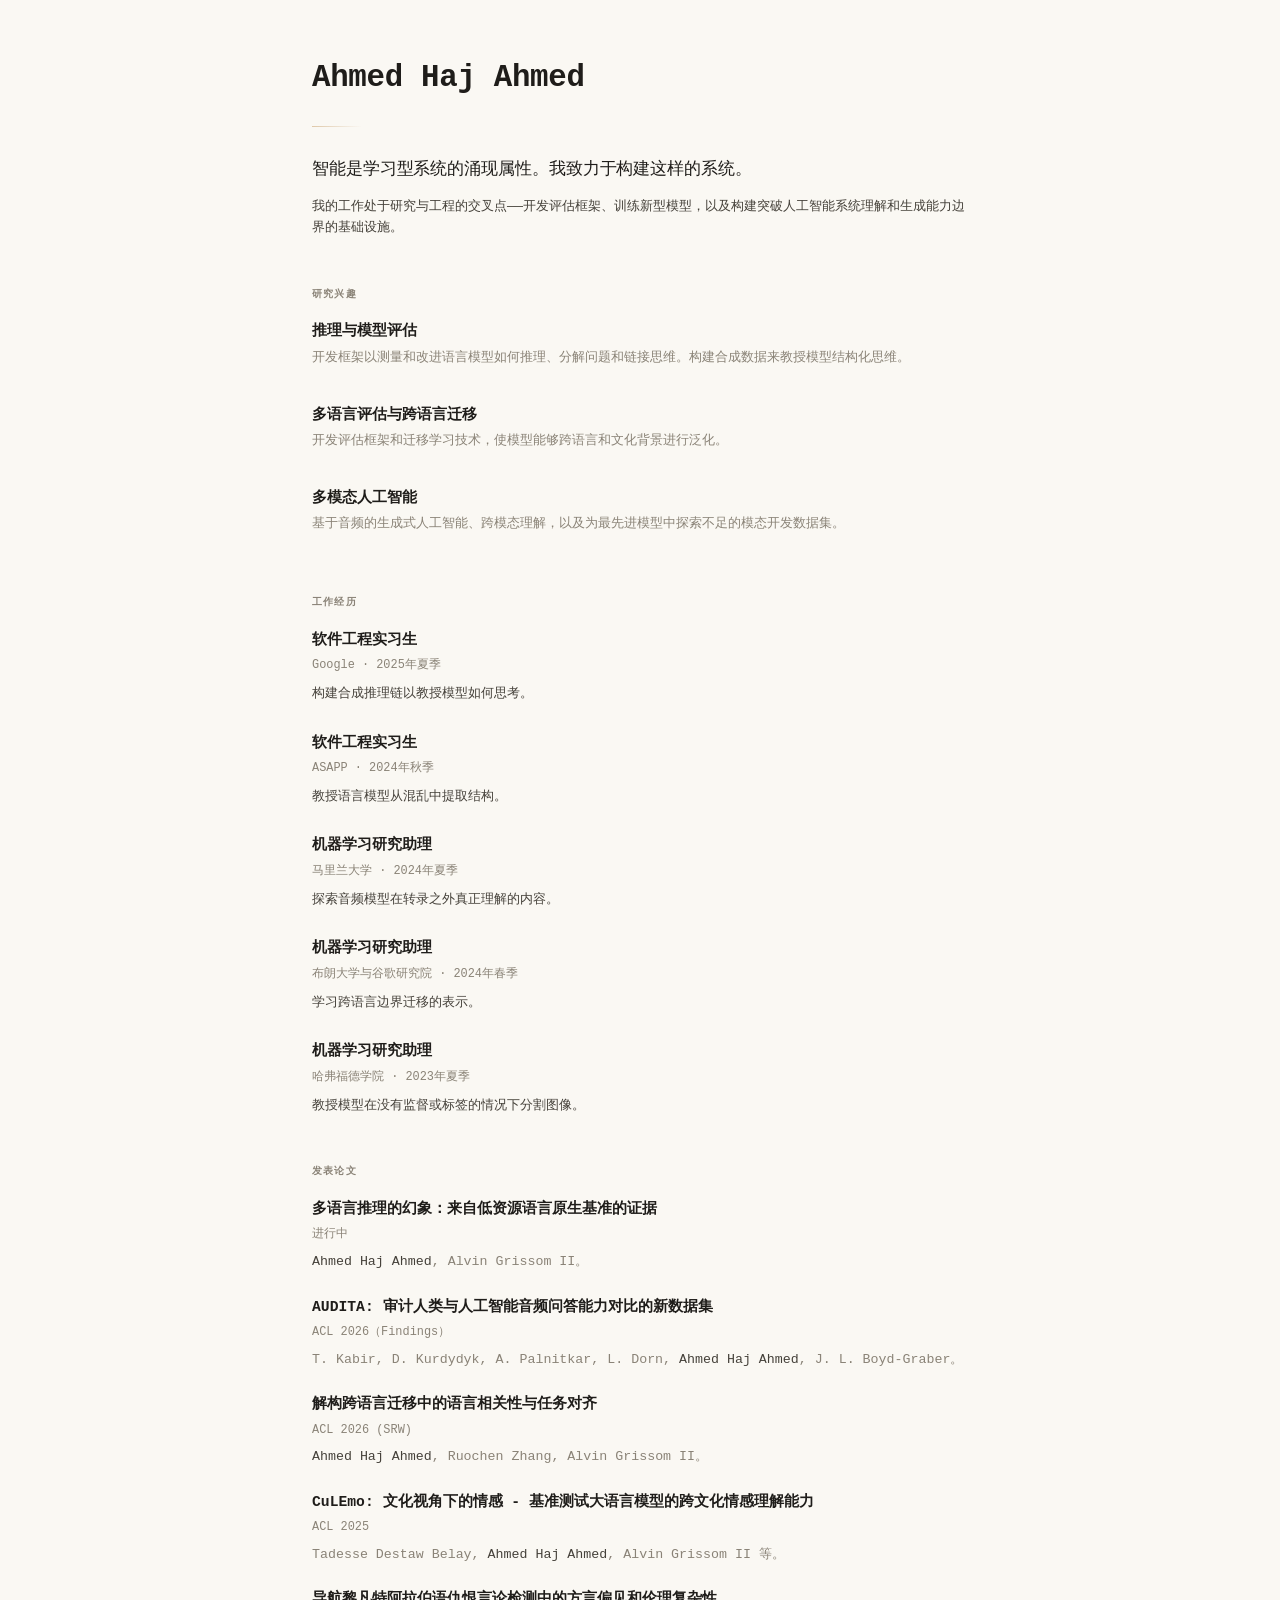
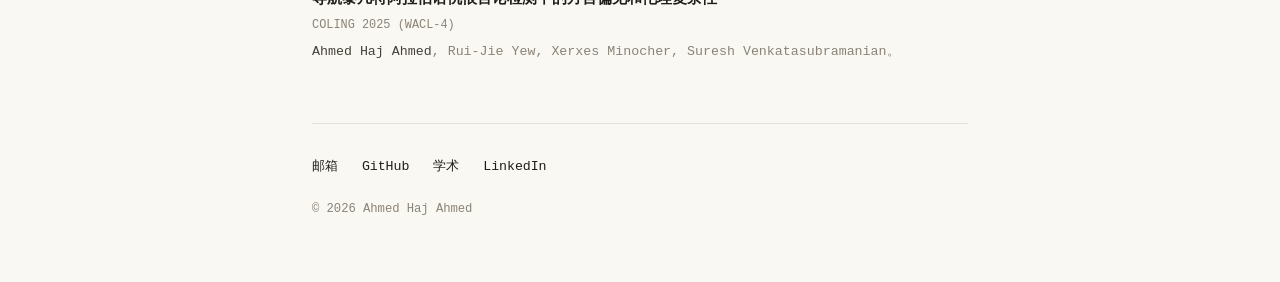
==== zh/index.html @ 89c1e9a1 "Update Google Scholar link" ====
<!DOCTYPE html>
<html lang="zh">
<head>
    <meta charset="UTF-8">
    <meta name="viewport" content="width=device-width, initial-scale=1.0">
    <meta name="description" content="Ahmed Haj Ahmed - 人工智能研究与工程">
    <meta name="author" content="Ahmed Haj Ahmed">
    <title>Ahmed Haj Ahmed</title>
    <link rel="stylesheet" href="../styles.css">
</head>
<body>
    <div class="container">
        <header>
            <h1>Ahmed Haj Ahmed</h1>
        </header>

        <main>
            <section class="section intro">
                <p class="large-text">
                    智能是学习型系统的涌现属性。我致力于构建这样的系统。
                </p>
                <p>
                    我的工作处于研究与工程的交叉点——开发评估框架、训练新型模型，以及构建突破人工智能系统理解和生成能力边界的基础设施。
                </p>
            </section>

            <section class="section">
                <h2>研究兴趣</h2>
                <div class="research-areas">
                    <div class="research-item">
                        <h3>推理与模型评估</h3>
                        <p>开发框架以测量和改进语言模型如何推理、分解问题和链接思维。构建合成数据来教授模型结构化思维。</p>
                    </div>

                    <div class="research-item">
                        <h3>多语言评估与跨语言迁移</h3>
                        <p>开发评估框架和迁移学习技术，使模型能够跨语言和文化背景进行泛化。</p>
                    </div>

                    <div class="research-item">
                        <h3>多模态人工智能</h3>
                        <p>基于音频的生成式人工智能、跨模态理解，以及为最先进模型中探索不足的模态开发数据集。</p>
                    </div>
                </div>
            </section>

            <section class="section">
                <h2>工作经历</h2>

                <div class="experience-item">
                    <h3>软件工程实习生</h3>
                    <p class="meta">Google · 2025年夏季</p>
                    <p>
                        构建合成推理链以教授模型如何思考。
                    </p>
                </div>

                <div class="experience-item">
                    <h3>软件工程实习生</h3>
                    <p class="meta">ASAPP · 2024年秋季</p>
                    <p>
                        教授语言模型从混乱中提取结构。
                    </p>
                </div>

                <div class="experience-item">
                    <h3>机器学习研究助理</h3>
                    <p class="meta">马里兰大学 · 2024年夏季</p>
                    <p>
                        探索音频模型在转录之外真正理解的内容。
                    </p>
                </div>

                <div class="experience-item">
                    <h3>机器学习研究助理</h3>
                    <p class="meta">布朗大学与谷歌研究院 · 2024年春季</p>
                    <p>
                        学习跨语言边界迁移的表示。
                    </p>
                </div>

                <div class="experience-item">
                    <h3>机器学习研究助理</h3>
                    <p class="meta">哈弗福德学院 · 2023年夏季</p>
                    <p>
                        教授模型在没有监督或标签的情况下分割图像。
                    </p>
                </div>
            </section>

            <section class="section">
                <h2>发表论文</h2>

                <div class="project-item">
                    <h3>多语言推理的幻象：来自低资源语言原生基准的证据</h3>
                    <p class="meta">进行中</p>
                    <p><strong>Ahmed Haj Ahmed</strong>, Alvin Grissom II。</p>
                </div>

                <div class="project-item">
                    <h3>AUDITA: 审计人类与人工智能音频问答能力对比的新数据集</h3>
                    <p class="meta">ACL 2026（Findings）</p>
                    <p>T. Kabir, D. Kurdydyk, A. Palnitkar, L. Dorn, <strong>Ahmed Haj Ahmed</strong>, J. L. Boyd-Graber。</p>
                </div>

                <div class="project-item">
                    <h3>解构跨语言迁移中的语言相关性与任务对齐</h3>
                    <p class="meta">ACL 2026 (SRW)</p>
                    <p><strong>Ahmed Haj Ahmed</strong>, Ruochen Zhang, Alvin Grissom II。</p>
                </div>

                <div class="project-item">
                    <h3>CuLEmo: 文化视角下的情感 - 基准测试大语言模型的跨文化情感理解能力</h3>
                    <p class="meta">ACL 2025</p>
                    <p>Tadesse Destaw Belay, <strong>Ahmed Haj Ahmed</strong>, Alvin Grissom II 等。</p>
                </div>

                <div class="project-item">
                    <h3>导航黎凡特阿拉伯语仇恨言论检测中的方言偏见和伦理复杂性</h3>
                    <p class="meta">COLING 2025 (WACL-4)</p>
                    <p><strong>Ahmed Haj Ahmed</strong>, Rui-Jie Yew, Xerxes Minocher, Suresh Venkatasubramanian。</p>
                </div>
            </section>
        </main>

        <footer>
            <div class="contact-links">
                <a href="mailto:ahmedhajahmed2001@gmail.com">邮箱</a>
                <a href="https://github.com/AhmedHajAhmed" target="_blank" rel="noopener noreferrer">GitHub</a>
                <a href="https://scholar.google.com/citations?user=mUwkIrEAAAAJ&hl=en&authuser=1" target="_blank" rel="noopener noreferrer">学术</a>
                <a href="https://www.linkedin.com/in/ahmedhajahmed/" target="_blank" rel="noopener noreferrer">LinkedIn</a>
            </div>
            <p class="copyright">&copy; 2026 Ahmed Haj Ahmed</p>
        </footer>
    </div>
</body>
</html>
---- styles.css ----
/* Reset and Base Styles */
* {
    margin: 0;
    padding: 0;
    box-sizing: border-box;
}

/* Typography and Colors */
:root {
    --color-text: #1f1d1a;
    --color-text-light: #45413a;
    --color-bg: #faf8f3;
    --color-meta: #8a8377;
    --color-link: #1f1d1a;
    --color-link-hover: #b6803a;
    --color-accent: #b6803a;
    --color-border: #e6e1d6;
    --max-width: 720px;
}

html {
    font-size: 14px;
    -webkit-font-smoothing: antialiased;
    -moz-osx-font-smoothing: grayscale;
}

body {
    font-family: "SF Mono", "SFMono-Regular", ui-monospace, Menlo, Consolas, "Liberation Mono", monospace;
    line-height: 1.6;
    color: var(--color-text);
    background-color: var(--color-bg);
    font-weight: 400;
    letter-spacing: 0;
}

/* Container */
.container {
    max-width: var(--max-width);
    margin: 0 auto;
    padding: 60px 32px 50px;
}

/* Header */
header {
    margin-bottom: 60px;
    position: relative;
}

header::after {
    content: '';
    position: absolute;
    bottom: -30px;
    left: 0;
    width: 50px;
    height: 1px;
    background: linear-gradient(to right, var(--color-accent), transparent);
    opacity: 0.4;
}

h1 {
    font-size: 2.2rem;
    font-weight: 600;
    line-height: 1.2;
    margin-bottom: 0;
    letter-spacing: -0.01em;
    color: var(--color-text);
}

/* Typography */
h2 {
    font-size: 0.7rem;
    font-weight: 600;
    line-height: 1.3;
    margin-bottom: 20px;
    letter-spacing: 0.12em;
    text-transform: uppercase;
    color: var(--color-meta);
}

h3 {
    font-size: 1.05rem;
    font-weight: 600;
    line-height: 1.4;
    margin-bottom: 6px;
    letter-spacing: 0;
    color: var(--color-text);
}

p {
    font-size: 0.95rem;
    line-height: 1.6;
    margin-bottom: 12px;
    color: var(--color-text-light);
}

.large-text {
    font-size: 1.2rem;
    line-height: 1.5;
    font-weight: 500;
    letter-spacing: -0.005em;
    margin-bottom: 16px;
    color: var(--color-text);
}

.meta {
    font-size: 0.85rem;
    color: var(--color-meta);
    margin-bottom: 8px;
    letter-spacing: 0;
    font-weight: 400;
}

/* Sections */
.section {
    margin-bottom: 50px;
}

.section.intro {
    margin-bottom: 50px;
}

.section.intro .large-text {
    margin-bottom: 14px;
}

/* Research Areas */
.research-areas {
    display: grid;
    gap: 24px;
}

.research-item {
    padding: 0;
}

.research-item h3 {
    margin-bottom: 6px;
}

.research-item p {
    color: var(--color-meta);
    line-height: 1.55;
}

/* Experience Items */
.experience-item {
    margin-bottom: 28px;
}

.experience-item:last-child {
    margin-bottom: 0;
}

/* Project Items */
.project-item {
    margin-bottom: 24px;
}

.project-item:last-child {
    margin-bottom: 0;
}

.project-item h3 {
    margin-bottom: 6px;
}

.project-item p {
    color: var(--color-meta);
    line-height: 1.55;
}

.project-item p strong {
    font-weight: 500;
    color: var(--color-text-light);
}

/* Links */
a {
    color: var(--color-link);
    text-decoration: none;
    transition: all 0.2s ease;
    position: relative;
}

a:hover {
    color: var(--color-link-hover);
}

/* Main content links */
.section a:not(.contact-links a) {
    text-decoration: underline;
    text-decoration-color: rgba(0, 0, 0, 0.2);
    text-underline-offset: 3px;
}

.section a:not(.contact-links a):hover {
    text-decoration-color: rgba(0, 0, 0, 0.5);
}

/* Footer */
footer {
    margin-top: 60px;
    padding-top: 32px;
    border-top: 1px solid var(--color-border);
}

.contact-links {
    display: flex;
    flex-wrap: wrap;
    gap: 24px;
    margin-bottom: 20px;
}

.contact-links a {
    font-size: 0.95rem;
    font-weight: 500;
    letter-spacing: -0.005em;
    padding-bottom: 2px;
    border-bottom: 1px solid transparent;
    transition: border-color 0.2s ease;
}

.contact-links a:hover {
    border-bottom-color: var(--color-link-hover);
}

.copyright {
    font-size: 0.875rem;
    color: var(--color-meta);
    letter-spacing: -0.005em;
}

/* Responsive Design */
@media (max-width: 768px) {
    html {
        font-size: 13px;
    }

    .container {
        padding: 50px 24px 40px;
    }

    header {
        margin-bottom: 50px;
    }

    header::after {
        bottom: -25px;
        width: 50px;
    }

    h1 {
        font-size: 1.8rem;
    }

    h2 {
        font-size: 0.7rem;
        margin-bottom: 20px;
    }

    .large-text {
        font-size: 1.1rem;
    }

    .section {
        margin-bottom: 50px;
    }

    .research-areas {
        gap: 20px;
    }

    .experience-item {
        margin-bottom: 24px;
    }

    .project-item {
        margin-bottom: 20px;
    }

    footer {
        margin-top: 50px;
        padding-top: 28px;
    }

    .contact-links {
        gap: 20px;
    }
}

@media (max-width: 480px) {
    .container {
        padding: 40px 20px 32px;
    }

    header {
        margin-bottom: 40px;
    }

    h1 {
        font-size: 1.6rem;
    }

    .large-text {
        font-size: 1rem;
    }

    .section {
        margin-bottom: 40px;
    }

    .contact-links {
        flex-direction: column;
        gap: 16px;
    }
}

/* Selection */
::selection {
    background-color: rgba(182, 128, 58, 0.18);
    color: var(--color-text);
}

/* Print Styles */
@media print {
    .container {
        max-width: 100%;
        padding: 0;
    }

    header::after {
        display: none;
    }

    a {
        text-decoration: underline;
        color: var(--color-text);
    }

    .contact-links a::after {
        content: " (" attr(href) ")";
        font-size: 0.75rem;
    }

    .section {
        page-break-inside: avoid;
    }
}
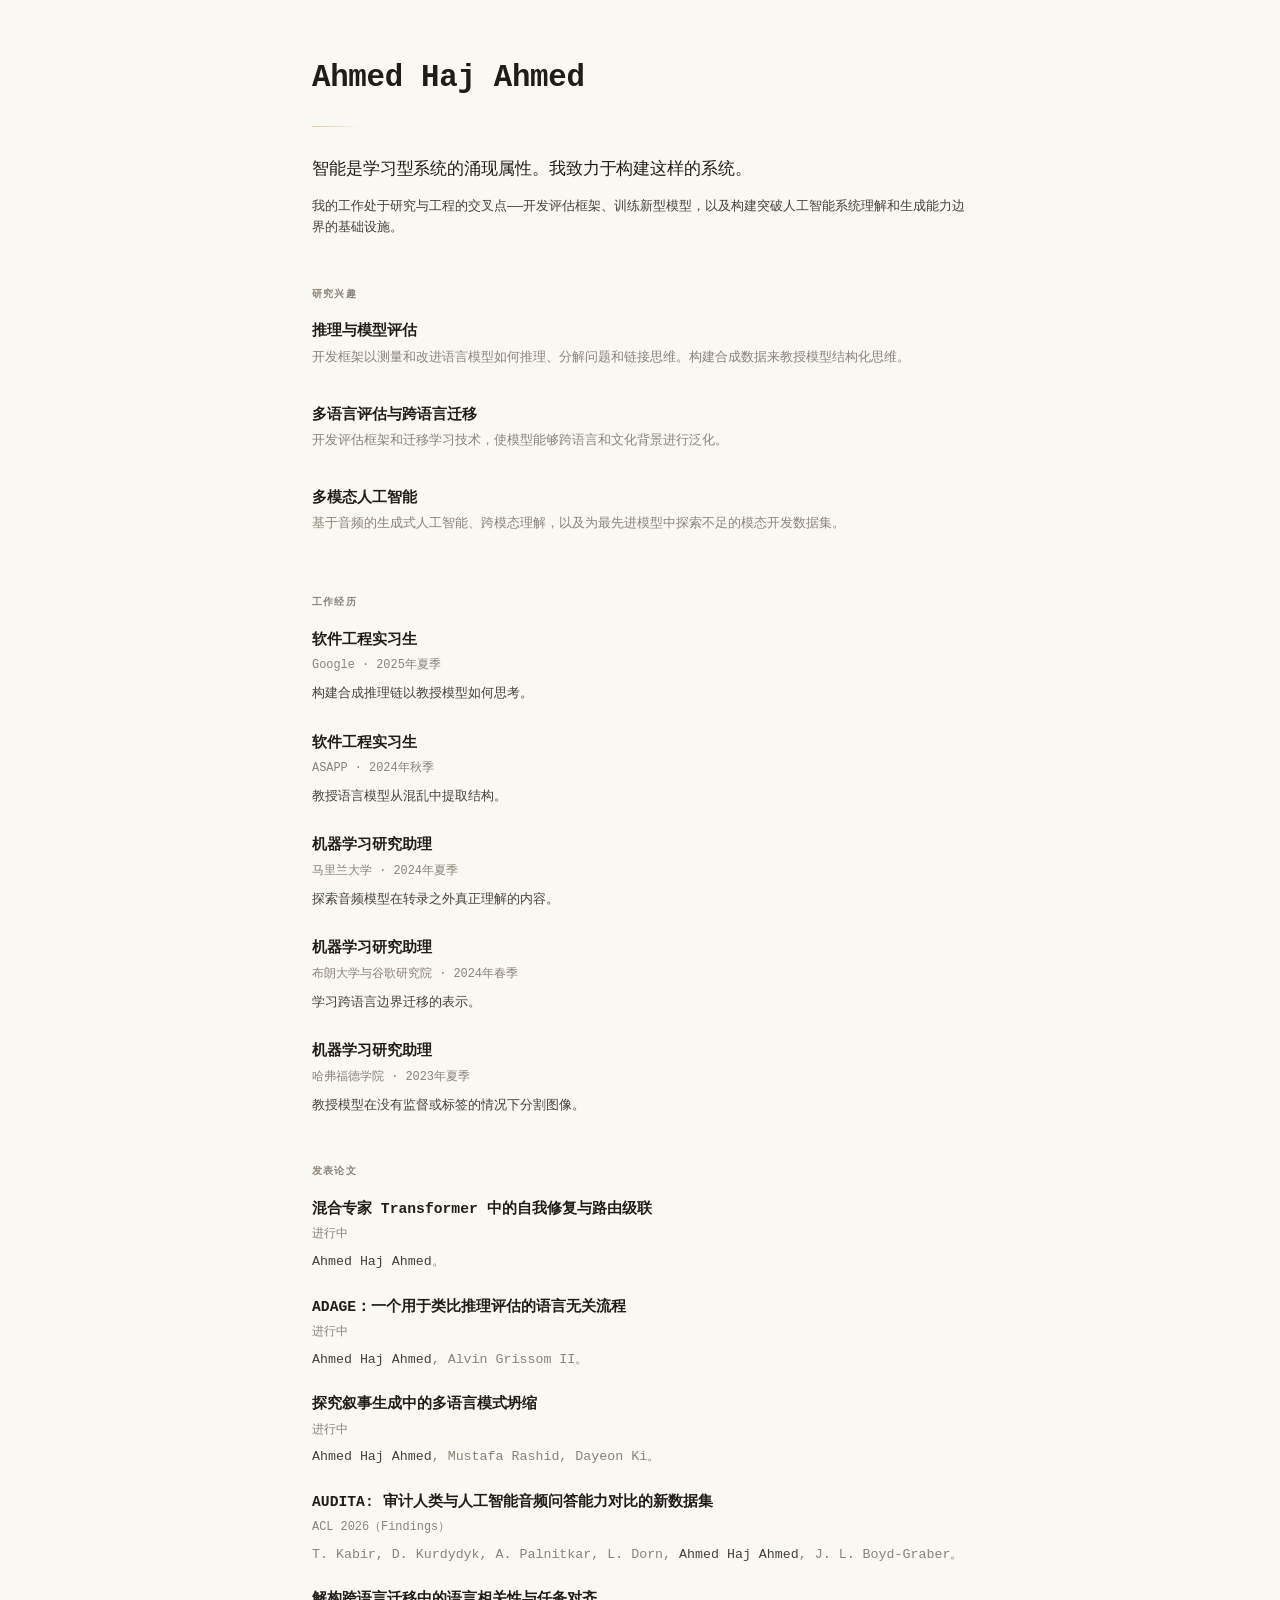
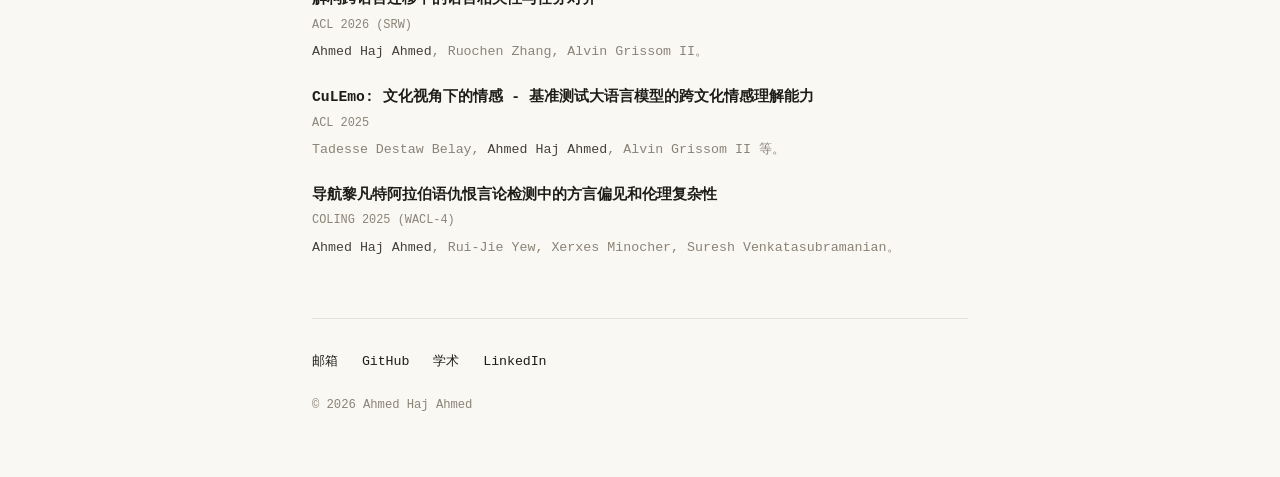
==== commit 6cd3d612: "Update publications" ====
--- a/zh/index.html
+++ b/zh/index.html
@@ -92,9 +92,21 @@
                 <h2>发表论文</h2>
 
                 <div class="project-item">
-                    <h3>多语言推理的幻象：来自低资源语言原生基准的证据</h3>
+                    <h3>混合专家 Transformer 中的自我修复与路由级联</h3>
+                    <p class="meta">进行中</p>
+                    <p><strong>Ahmed Haj Ahmed</strong>。</p>
+                </div>
+
+                <div class="project-item">
+                    <h3>ADAGE：一个用于类比推理评估的语言无关流程</h3>
                     <p class="meta">进行中</p>
                     <p><strong>Ahmed Haj Ahmed</strong>, Alvin Grissom II。</p>
+                </div>
+
+                <div class="project-item">
+                    <h3>探究叙事生成中的多语言模式坍缩</h3>
+                    <p class="meta">进行中</p>
+                    <p><strong>Ahmed Haj Ahmed</strong>, Mustafa Rashid, Dayeon Ki。</p>
                 </div>
 
                 <div class="project-item">
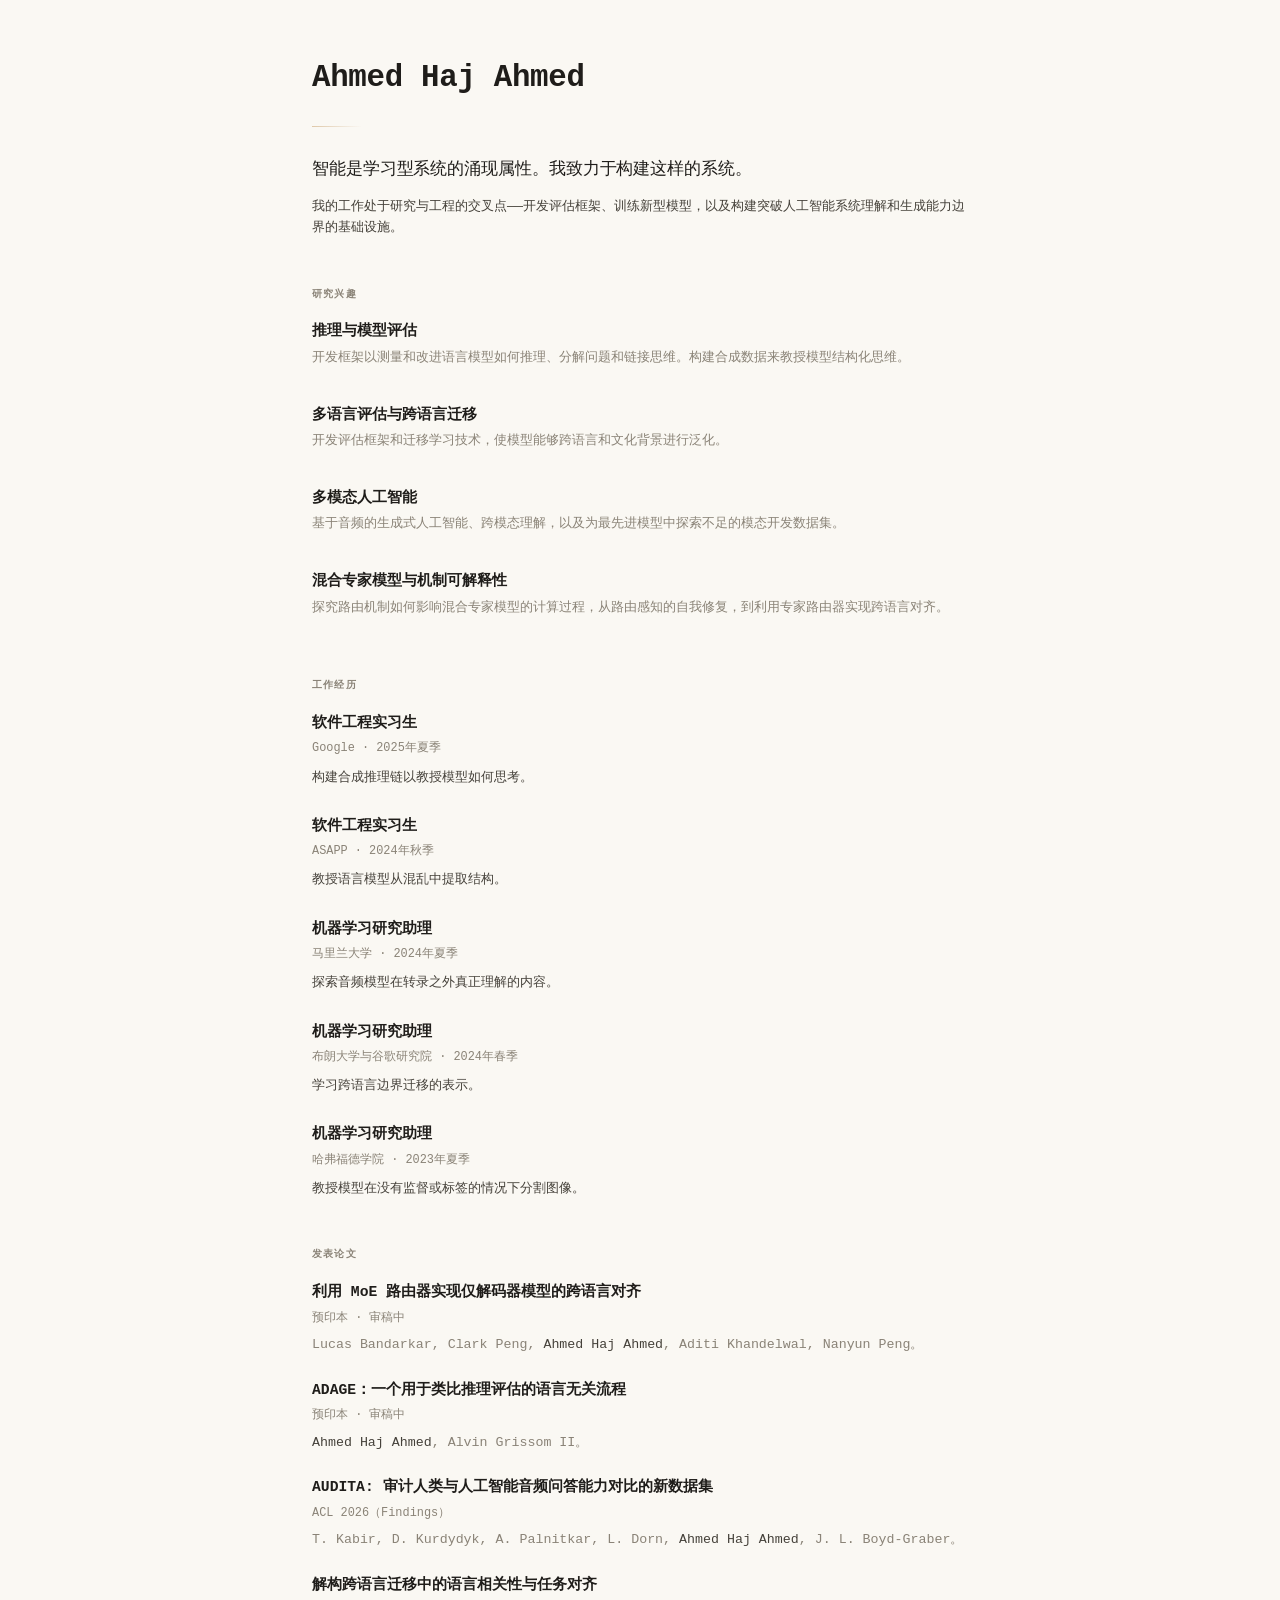
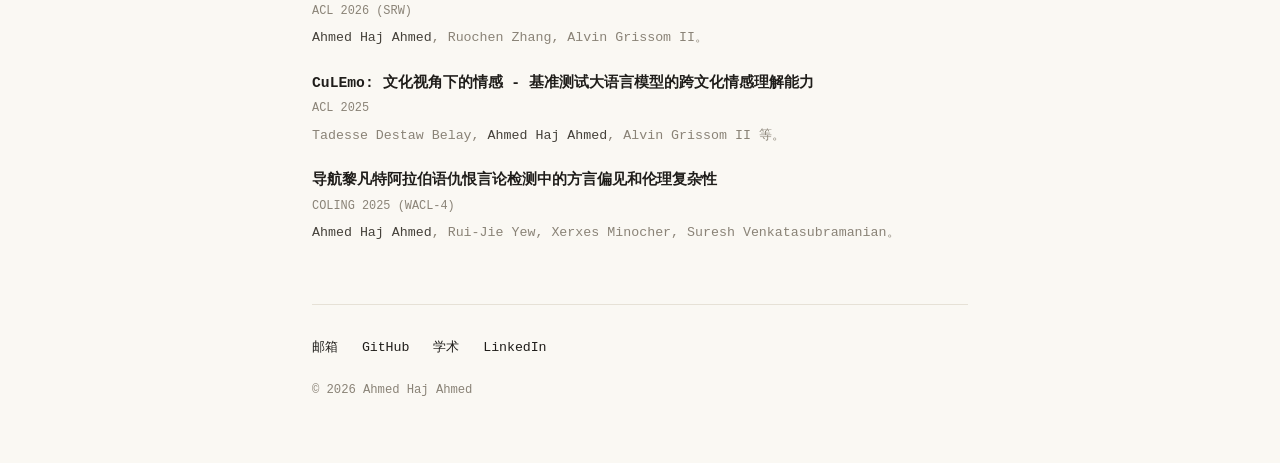
==== commit 9b52b2fe: "Add MoE routers preprint, point the Scholar link at the date-sorted publication list." ====
--- a/zh/index.html
+++ b/zh/index.html
@@ -40,6 +40,11 @@
                     <div class="research-item">
                         <h3>多模态人工智能</h3>
                         <p>基于音频的生成式人工智能、跨模态理解，以及为最先进模型中探索不足的模态开发数据集。</p>
+                    </div>
+
+                    <div class="research-item">
+                        <h3>混合专家模型与机制可解释性</h3>
+                        <p>探究路由机制如何影响混合专家模型的计算过程，从路由感知的自我修复，到利用专家路由器实现跨语言对齐。</p>
                     </div>
                 </div>
             </section>
@@ -92,21 +97,15 @@
                 <h2>发表论文</h2>
 
                 <div class="project-item">
-                    <h3>混合专家 Transformer 中的自我修复与路由级联</h3>
-                    <p class="meta">进行中</p>
-                    <p><strong>Ahmed Haj Ahmed</strong>。</p>
+                    <h3>利用 MoE 路由器实现仅解码器模型的跨语言对齐</h3>
+                    <p class="meta">预印本 · 审稿中</p>
+                    <p>Lucas Bandarkar, Clark Peng, <strong>Ahmed Haj Ahmed</strong>, Aditi Khandelwal, Nanyun Peng。</p>
                 </div>
 
                 <div class="project-item">
                     <h3>ADAGE：一个用于类比推理评估的语言无关流程</h3>
-                    <p class="meta">进行中</p>
+                    <p class="meta">预印本 · 审稿中</p>
                     <p><strong>Ahmed Haj Ahmed</strong>, Alvin Grissom II。</p>
-                </div>
-
-                <div class="project-item">
-                    <h3>探究叙事生成中的多语言模式坍缩</h3>
-                    <p class="meta">进行中</p>
-                    <p><strong>Ahmed Haj Ahmed</strong>, Mustafa Rashid, Dayeon Ki。</p>
                 </div>
 
                 <div class="project-item">
@@ -139,7 +138,7 @@
             <div class="contact-links">
                 <a href="mailto:ahmedhajahmed2001@gmail.com">邮箱</a>
                 <a href="https://github.com/AhmedHajAhmed" target="_blank" rel="noopener noreferrer">GitHub</a>
-                <a href="https://scholar.google.com/citations?user=mUwkIrEAAAAJ&hl=en&authuser=1" target="_blank" rel="noopener noreferrer">学术</a>
+                <a href="https://scholar.google.com/citations?hl=en&user=mUwkIrEAAAAJ&view_op=list_works&authuser=1&sortby=pubdate" target="_blank" rel="noopener noreferrer">学术</a>
                 <a href="https://www.linkedin.com/in/ahmedhajahmed/" target="_blank" rel="noopener noreferrer">LinkedIn</a>
             </div>
             <p class="copyright">&copy; 2026 Ahmed Haj Ahmed</p>
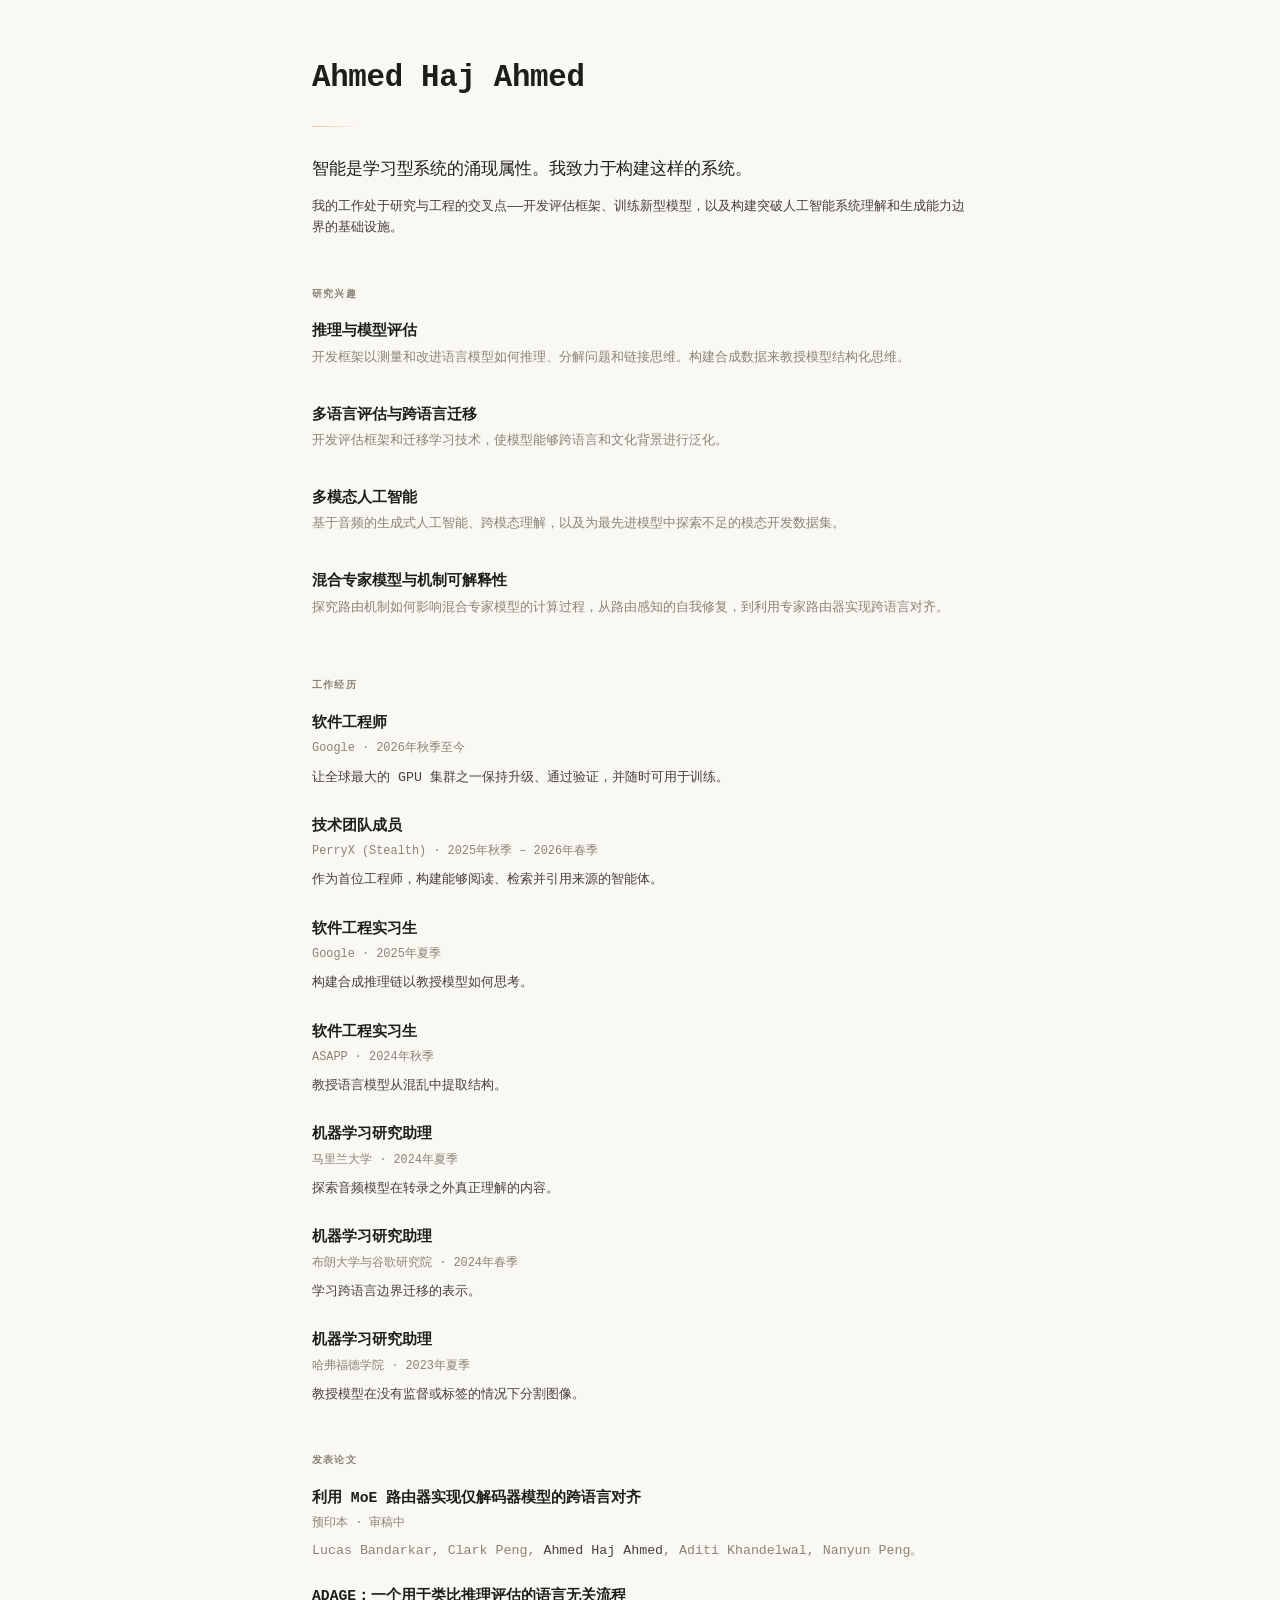
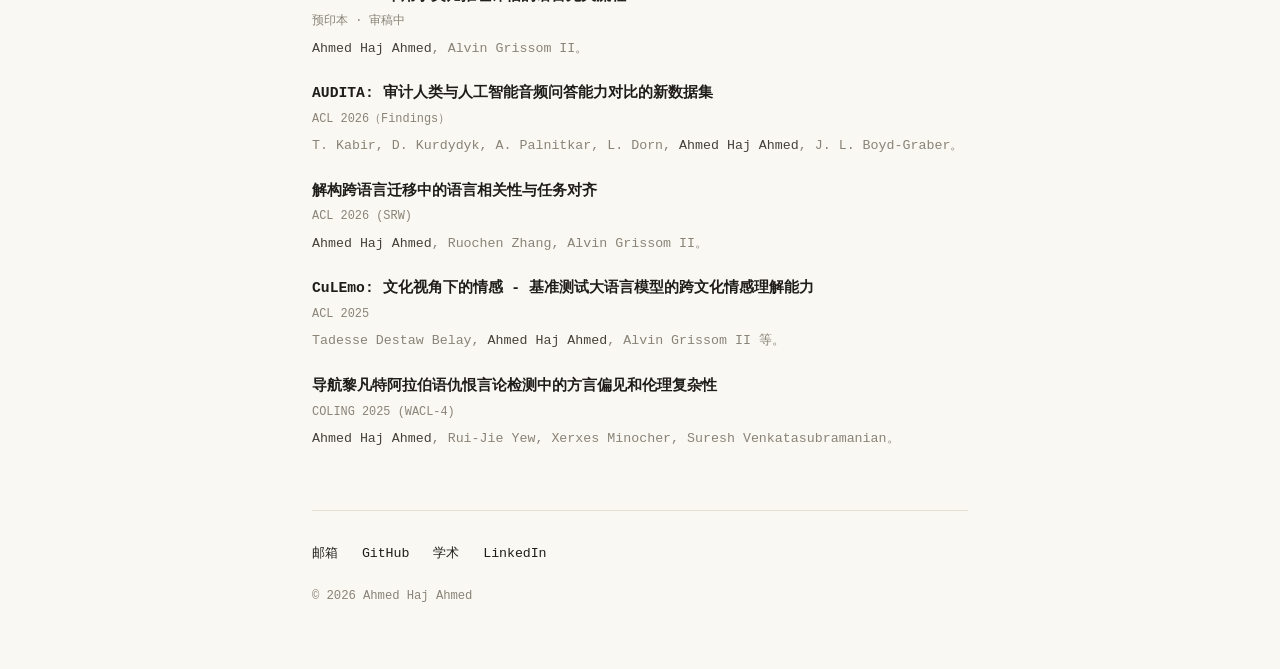
==== commit 7dfaabda: "Update Experience" ====
--- a/zh/index.html
+++ b/zh/index.html
@@ -51,6 +51,22 @@
 
             <section class="section">
                 <h2>工作经历</h2>
+
+                <div class="experience-item">
+                    <h3>软件工程师</h3>
+                    <p class="meta">Google · 2026年秋季至今</p>
+                    <p>
+                        让全球最大的 GPU 集群之一保持升级、通过验证，并随时可用于训练。
+                    </p>
+                </div>
+
+                <div class="experience-item">
+                    <h3>技术团队成员</h3>
+                    <p class="meta">PerryX (Stealth) · 2025年秋季 – 2026年春季</p>
+                    <p>
+                        作为首位工程师，构建能够阅读、检索并引用来源的智能体。
+                    </p>
+                </div>
 
                 <div class="experience-item">
                     <h3>软件工程实习生</h3>
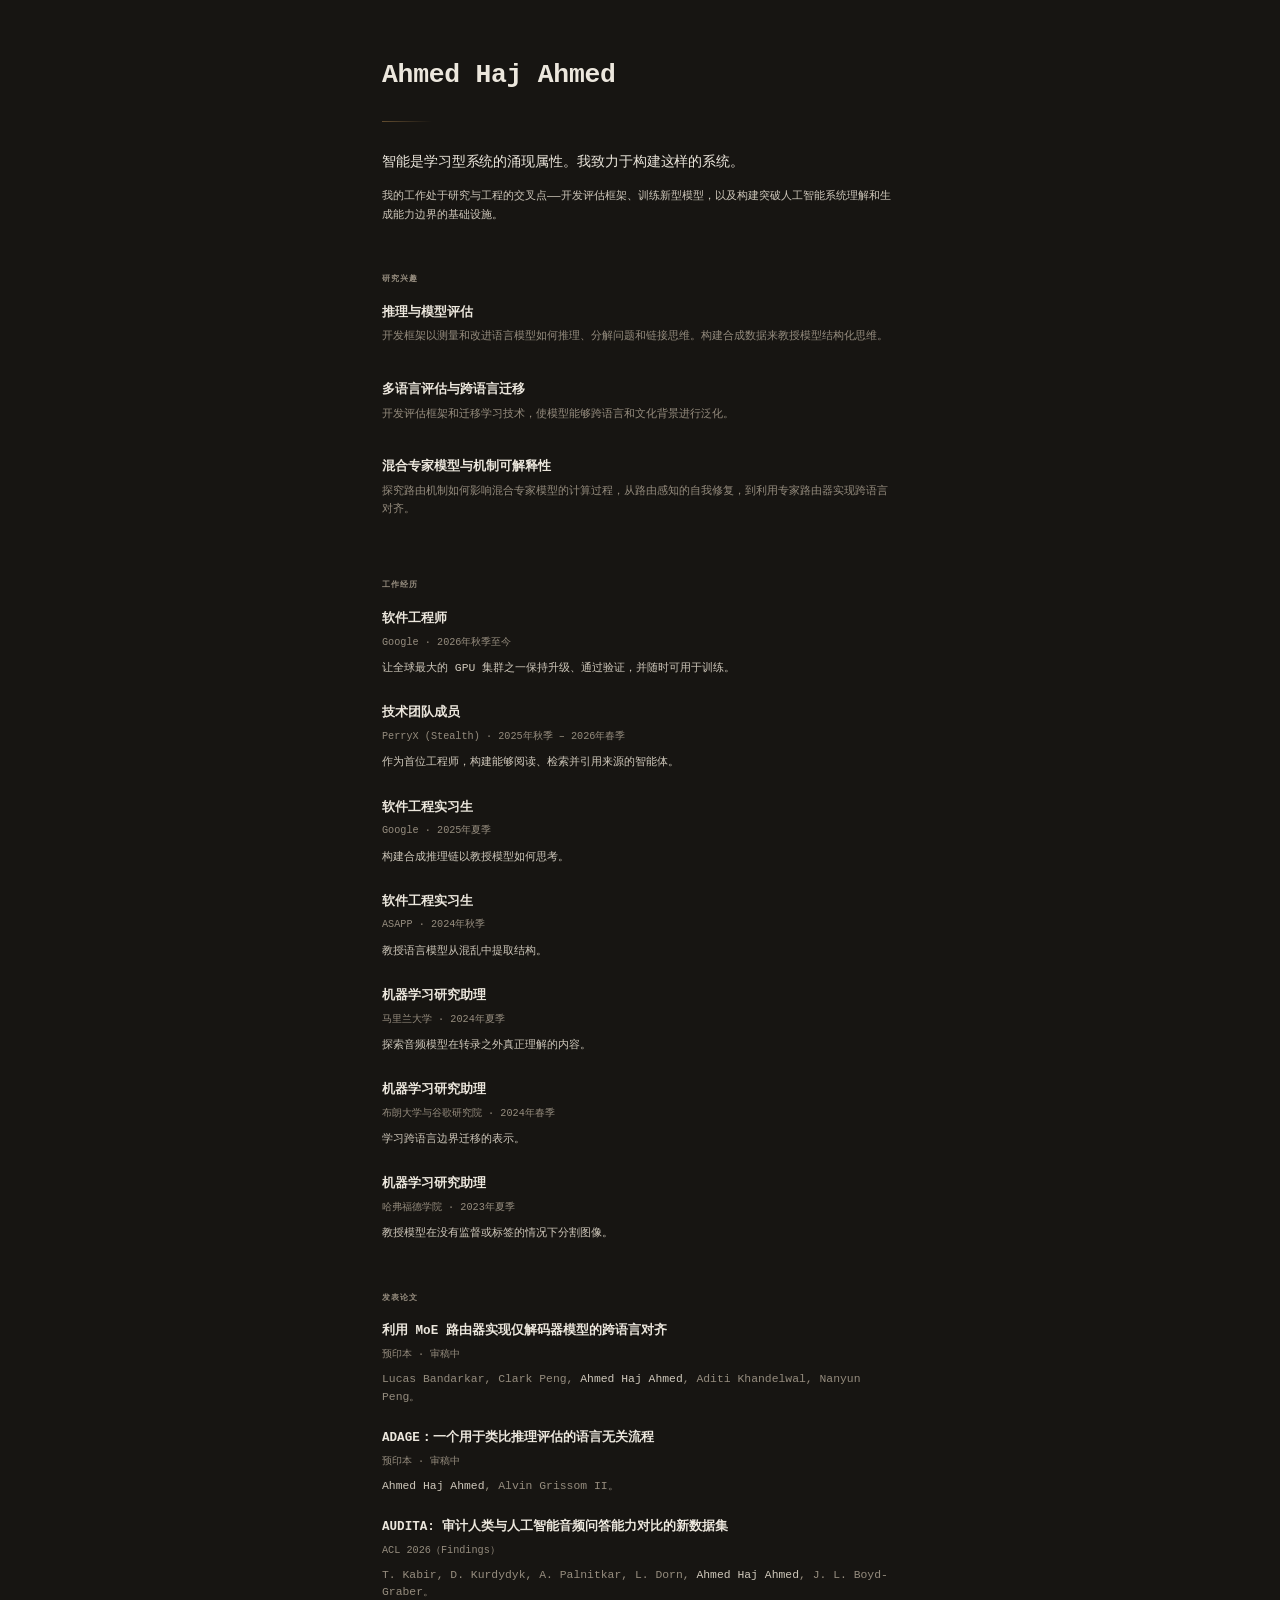
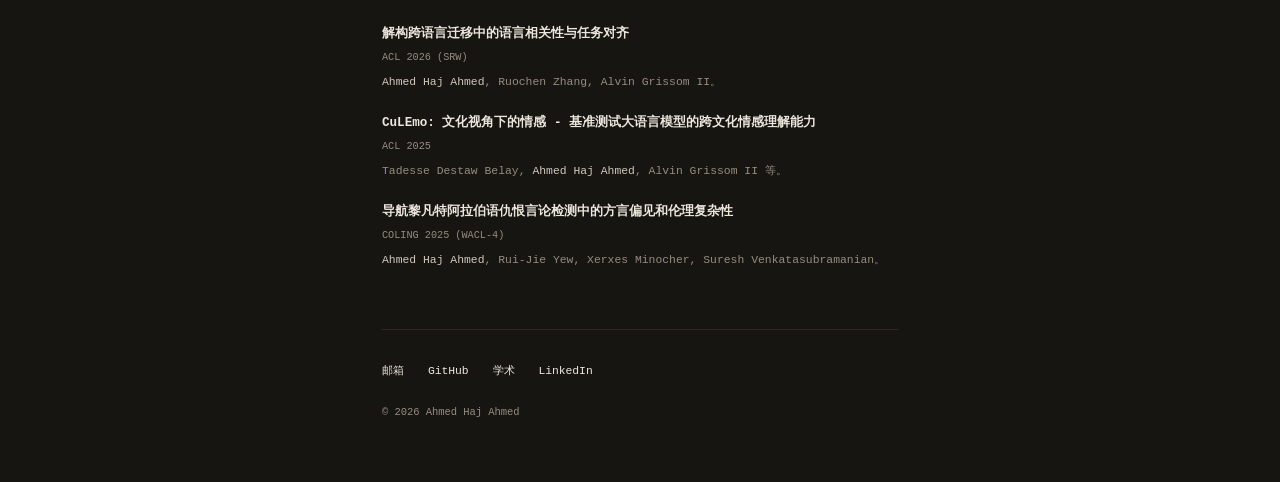
==== commit 037844fe: "Remove Multimodal AI interest" ====
--- a/zh/index.html
+++ b/zh/index.html
@@ -35,11 +35,6 @@
                     <div class="research-item">
                         <h3>多语言评估与跨语言迁移</h3>
                         <p>开发评估框架和迁移学习技术，使模型能够跨语言和文化背景进行泛化。</p>
-                    </div>
-
-                    <div class="research-item">
-                        <h3>多模态人工智能</h3>
-                        <p>基于音频的生成式人工智能、跨模态理解，以及为最先进模型中探索不足的模态开发数据集。</p>
                     </div>
 
                     <div class="research-item">
--- a/styles.css
+++ b/styles.css
@@ -7,19 +7,20 @@
 
 /* Typography and Colors */
 :root {
-    --color-text: #1f1d1a;
-    --color-text-light: #45413a;
-    --color-bg: #faf8f3;
-    --color-meta: #8a8377;
-    --color-link: #1f1d1a;
-    --color-link-hover: #b6803a;
-    --color-accent: #b6803a;
-    --color-border: #e6e1d6;
-    --max-width: 720px;
+    color-scheme: dark;
+    --color-text: #ece7dd;
+    --color-text-light: #cfc8bb;
+    --color-bg: #171512;
+    --color-meta: #958c7e;
+    --color-link: #ece7dd;
+    --color-link-hover: #d4a05c;
+    --color-accent: #d4a05c;
+    --color-border: #2e2a24;
+    --max-width: 580px;
 }
 
 html {
-    font-size: 14px;
+    font-size: 12px;
     -webkit-font-smoothing: antialiased;
     -moz-osx-font-smoothing: grayscale;
 }
@@ -189,12 +190,12 @@
 /* Main content links */
 .section a:not(.contact-links a) {
     text-decoration: underline;
-    text-decoration-color: rgba(0, 0, 0, 0.2);
+    text-decoration-color: rgba(255, 255, 255, 0.25);
     text-underline-offset: 3px;
 }
 
 .section a:not(.contact-links a):hover {
-    text-decoration-color: rgba(0, 0, 0, 0.5);
+    text-decoration-color: rgba(255, 255, 255, 0.55);
 }
 
 /* Footer */
@@ -317,12 +318,24 @@
 
 /* Selection */
 ::selection {
-    background-color: rgba(182, 128, 58, 0.18);
+    background-color: rgba(212, 160, 92, 0.3);
     color: var(--color-text);
 }
 
 /* Print Styles */
 @media print {
+    /* Dark backgrounds don't print; switch back to dark-on-white */
+    :root {
+        color-scheme: light;
+        --color-text: #1f1d1a;
+        --color-text-light: #45413a;
+        --color-bg: #ffffff;
+        --color-meta: #8a8377;
+        --color-link: #1f1d1a;
+        --color-accent: #b6803a;
+        --color-border: #e6e1d6;
+    }
+
     .container {
         max-width: 100%;
         padding: 0;
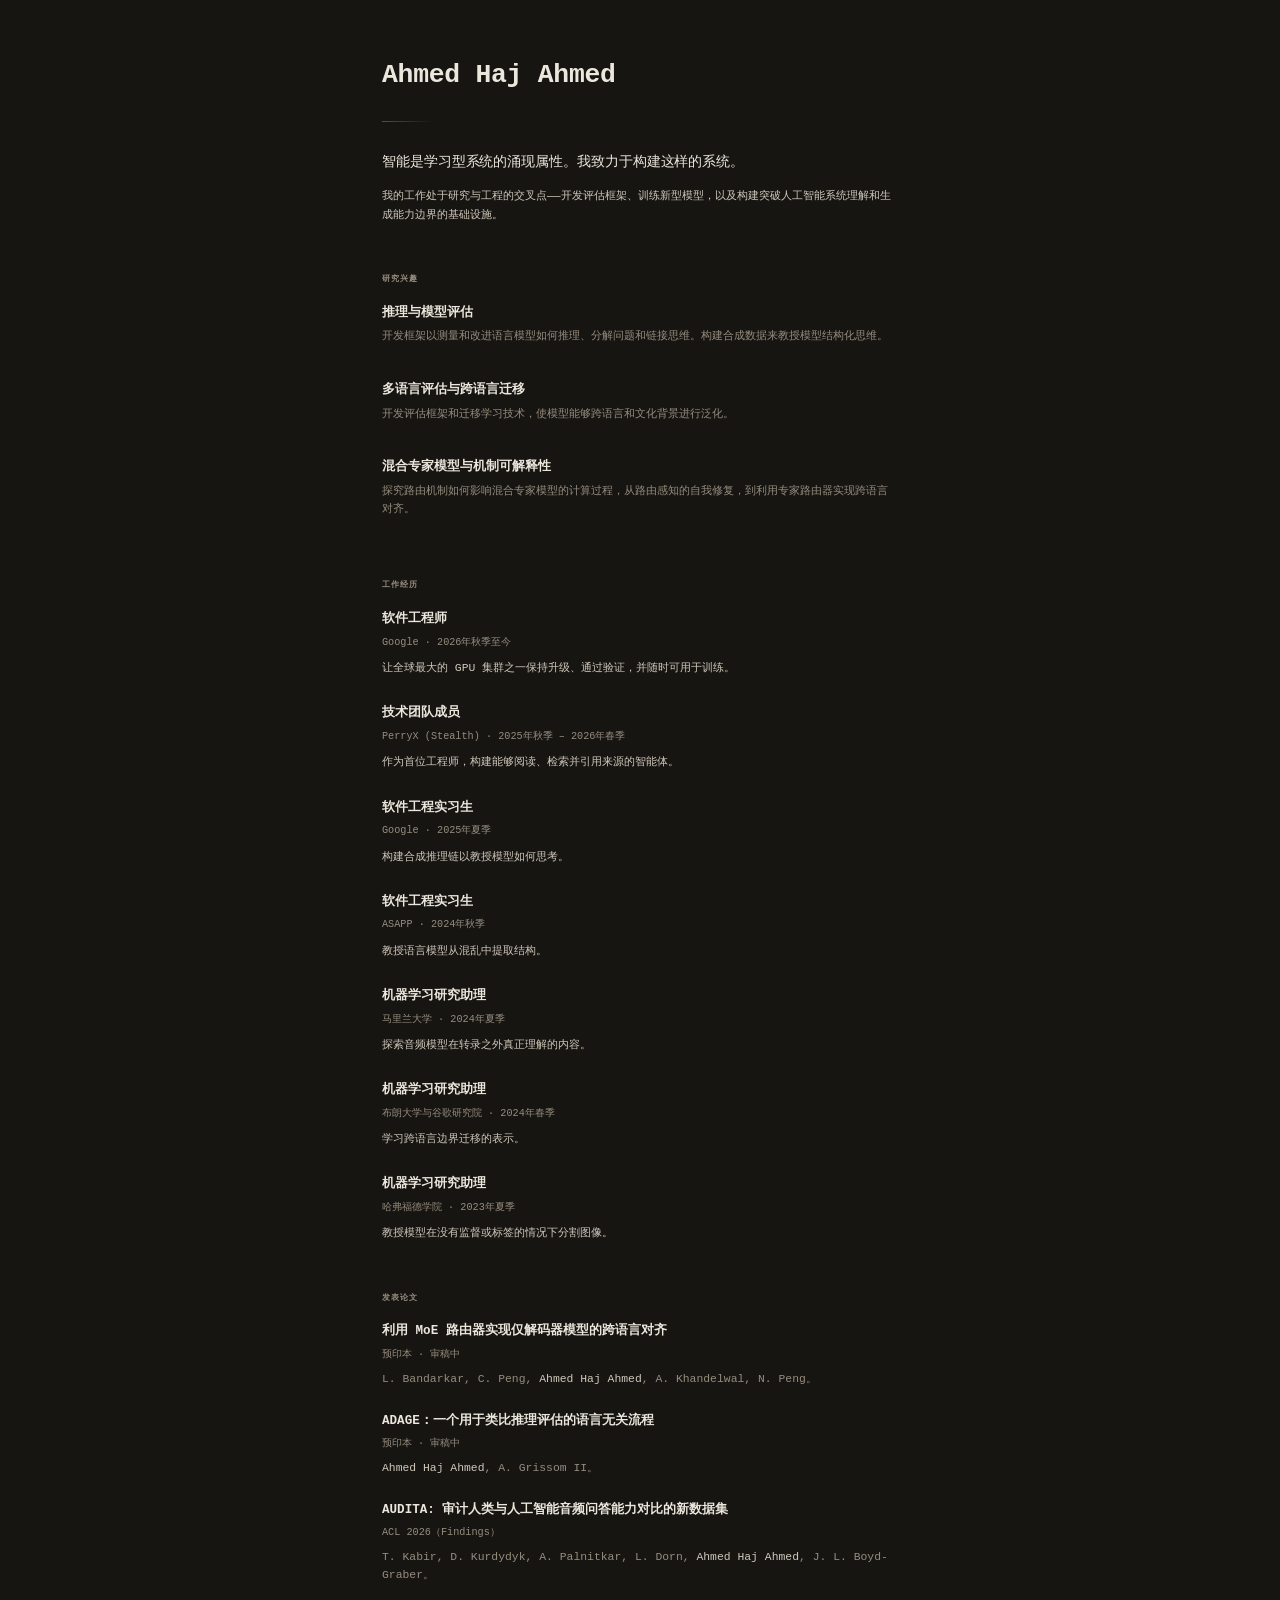
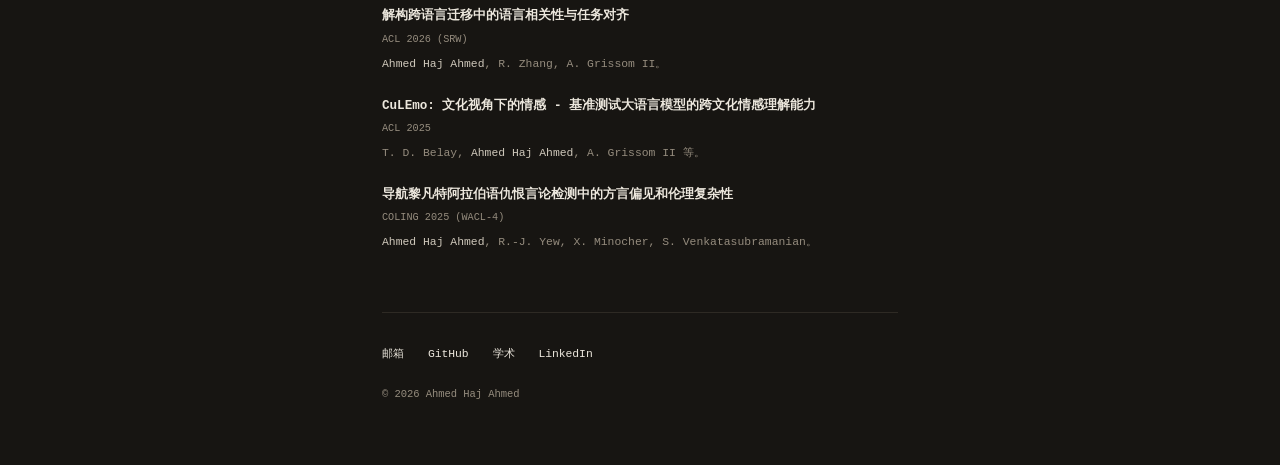
==== commit b75a1e25: "Consistent author names" ====
--- a/zh/index.html
+++ b/zh/index.html
@@ -110,13 +110,13 @@
                 <div class="project-item">
                     <h3>利用 MoE 路由器实现仅解码器模型的跨语言对齐</h3>
                     <p class="meta">预印本 · 审稿中</p>
-                    <p>Lucas Bandarkar, Clark Peng, <strong>Ahmed Haj Ahmed</strong>, Aditi Khandelwal, Nanyun Peng。</p>
+                    <p>L. Bandarkar, C. Peng, <strong>Ahmed Haj Ahmed</strong>, A. Khandelwal, N. Peng。</p>
                 </div>
 
                 <div class="project-item">
                     <h3>ADAGE：一个用于类比推理评估的语言无关流程</h3>
                     <p class="meta">预印本 · 审稿中</p>
-                    <p><strong>Ahmed Haj Ahmed</strong>, Alvin Grissom II。</p>
+                    <p><strong>Ahmed Haj Ahmed</strong>, A. Grissom II。</p>
                 </div>
 
                 <div class="project-item">
@@ -128,19 +128,19 @@
                 <div class="project-item">
                     <h3>解构跨语言迁移中的语言相关性与任务对齐</h3>
                     <p class="meta">ACL 2026 (SRW)</p>
-                    <p><strong>Ahmed Haj Ahmed</strong>, Ruochen Zhang, Alvin Grissom II。</p>
+                    <p><strong>Ahmed Haj Ahmed</strong>, R. Zhang, A. Grissom II。</p>
                 </div>
 
                 <div class="project-item">
                     <h3>CuLEmo: 文化视角下的情感 - 基准测试大语言模型的跨文化情感理解能力</h3>
                     <p class="meta">ACL 2025</p>
-                    <p>Tadesse Destaw Belay, <strong>Ahmed Haj Ahmed</strong>, Alvin Grissom II 等。</p>
+                    <p>T. D. Belay, <strong>Ahmed Haj Ahmed</strong>, A. Grissom II 等。</p>
                 </div>
 
                 <div class="project-item">
                     <h3>导航黎凡特阿拉伯语仇恨言论检测中的方言偏见和伦理复杂性</h3>
                     <p class="meta">COLING 2025 (WACL-4)</p>
-                    <p><strong>Ahmed Haj Ahmed</strong>, Rui-Jie Yew, Xerxes Minocher, Suresh Venkatasubramanian。</p>
+                    <p><strong>Ahmed Haj Ahmed</strong>, R.-J. Yew, X. Minocher, S. Venkatasubramanian。</p>
                 </div>
             </section>
         </main>
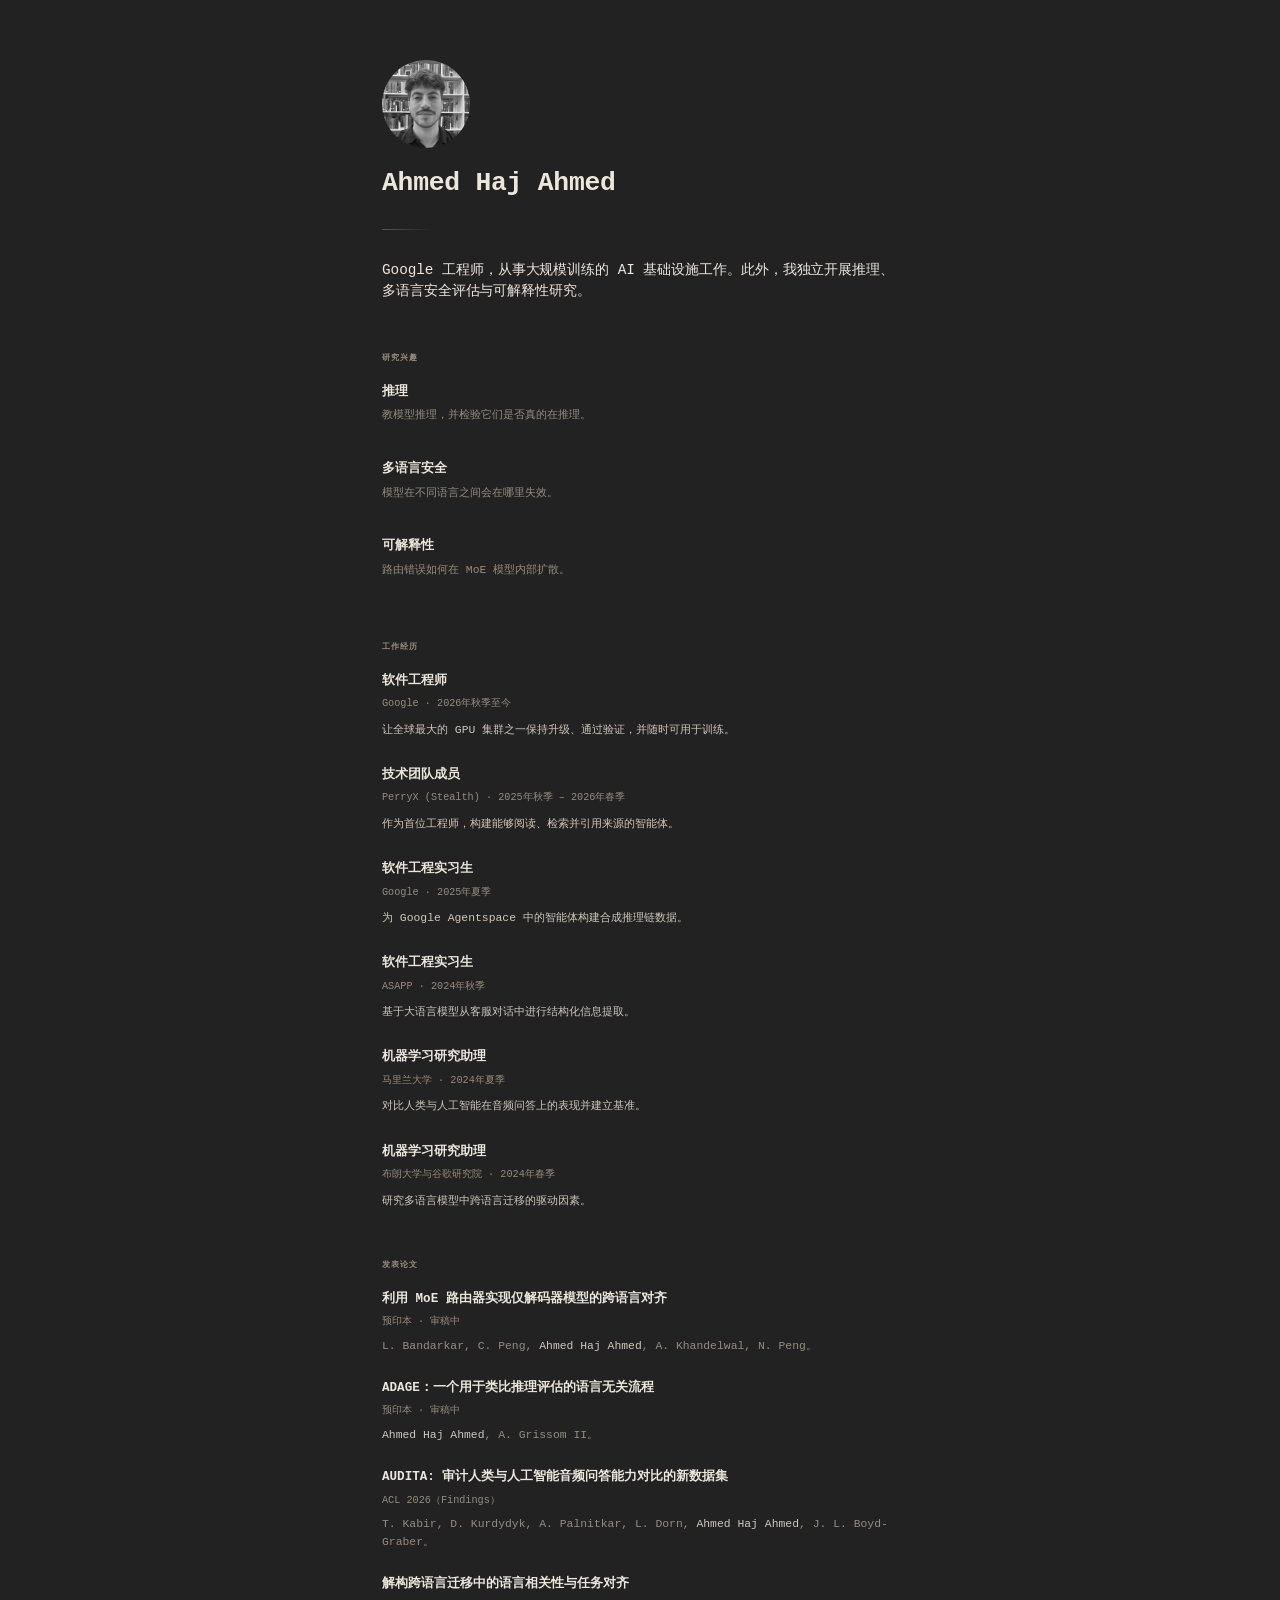
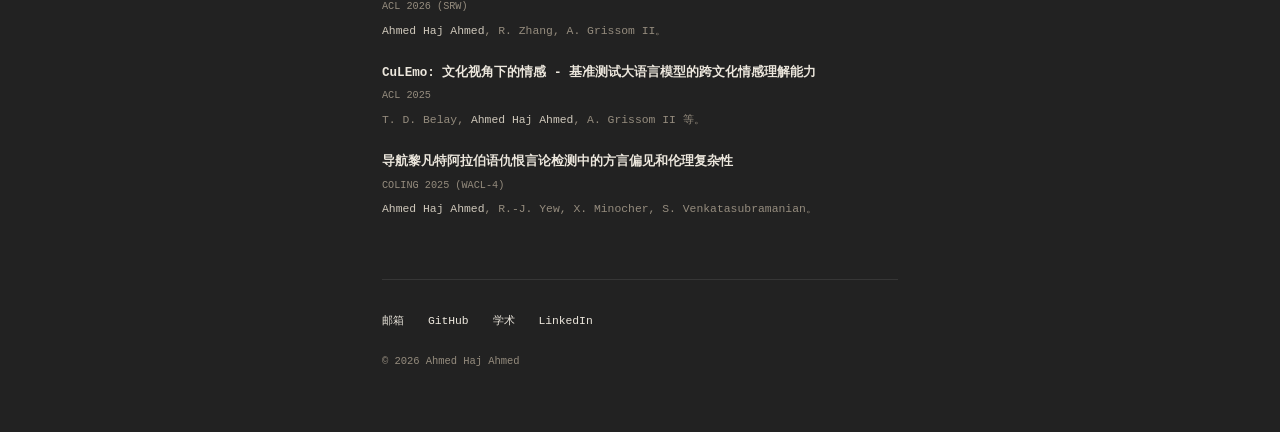
==== commit 5f6abb94: "Add headshot, refresh intro and experience" ====
--- a/zh/index.html
+++ b/zh/index.html
@@ -11,16 +11,14 @@
 <body>
     <div class="container">
         <header>
+            <img class="headshot" src="../headshot.jpg" alt="Ahmed Haj Ahmed" width="88" height="88">
             <h1>Ahmed Haj Ahmed</h1>
         </header>
 
         <main>
             <section class="section intro">
                 <p class="large-text">
-                    智能是学习型系统的涌现属性。我致力于构建这样的系统。
-                </p>
-                <p>
-                    我的工作处于研究与工程的交叉点——开发评估框架、训练新型模型，以及构建突破人工智能系统理解和生成能力边界的基础设施。
+                    Google 工程师，从事大规模训练的 AI 基础设施工作。此外，我独立开展推理、多语言安全评估与可解释性研究。
                 </p>
             </section>
 
@@ -28,18 +26,18 @@
                 <h2>研究兴趣</h2>
                 <div class="research-areas">
                     <div class="research-item">
-                        <h3>推理与模型评估</h3>
-                        <p>开发框架以测量和改进语言模型如何推理、分解问题和链接思维。构建合成数据来教授模型结构化思维。</p>
+                        <h3>推理</h3>
+                        <p>教模型推理，并检验它们是否真的在推理。</p>
                     </div>
 
                     <div class="research-item">
-                        <h3>多语言评估与跨语言迁移</h3>
-                        <p>开发评估框架和迁移学习技术，使模型能够跨语言和文化背景进行泛化。</p>
+                        <h3>多语言安全</h3>
+                        <p>模型在不同语言之间会在哪里失效。</p>
                     </div>
 
                     <div class="research-item">
-                        <h3>混合专家模型与机制可解释性</h3>
-                        <p>探究路由机制如何影响混合专家模型的计算过程，从路由感知的自我修复，到利用专家路由器实现跨语言对齐。</p>
+                        <h3>可解释性</h3>
+                        <p>路由错误如何在 MoE 模型内部扩散。</p>
                     </div>
                 </div>
             </section>
@@ -67,7 +65,7 @@
                     <h3>软件工程实习生</h3>
                     <p class="meta">Google · 2025年夏季</p>
                     <p>
-                        构建合成推理链以教授模型如何思考。
+                        为 Google Agentspace 中的智能体构建合成推理链数据。
                     </p>
                 </div>
 
@@ -75,7 +73,7 @@
                     <h3>软件工程实习生</h3>
                     <p class="meta">ASAPP · 2024年秋季</p>
                     <p>
-                        教授语言模型从混乱中提取结构。
+                        基于大语言模型从客服对话中进行结构化信息提取。
                     </p>
                 </div>
 
@@ -83,7 +81,7 @@
                     <h3>机器学习研究助理</h3>
                     <p class="meta">马里兰大学 · 2024年夏季</p>
                     <p>
-                        探索音频模型在转录之外真正理解的内容。
+                        对比人类与人工智能在音频问答上的表现并建立基准。
                     </p>
                 </div>
 
@@ -91,15 +89,7 @@
                     <h3>机器学习研究助理</h3>
                     <p class="meta">布朗大学与谷歌研究院 · 2024年春季</p>
                     <p>
-                        学习跨语言边界迁移的表示。
-                    </p>
-                </div>
-
-                <div class="experience-item">
-                    <h3>机器学习研究助理</h3>
-                    <p class="meta">哈弗福德学院 · 2023年夏季</p>
-                    <p>
-                        教授模型在没有监督或标签的情况下分割图像。
+                        研究多语言模型中跨语言迁移的驱动因素。
                     </p>
                 </div>
             </section>
--- a/styles.css
+++ b/styles.css
@@ -10,12 +10,12 @@
     color-scheme: dark;
     --color-text: #ece7dd;
     --color-text-light: #cfc8bb;
-    --color-bg: #171512;
+    --color-bg: #222222;
     --color-meta: #958c7e;
     --color-link: #ece7dd;
-    --color-link-hover: #d4a05c;
-    --color-accent: #d4a05c;
-    --color-border: #2e2a24;
+    --color-link-hover: #a3a3a3;
+    --color-accent: #a3a3a3;
+    --color-border: #363636;
     --max-width: 580px;
 }
 
@@ -58,6 +58,15 @@
     opacity: 0.4;
 }
 
+.headshot {
+    display: block;
+    width: 88px;
+    height: 88px;
+    border-radius: 50%;
+    object-fit: cover;
+    margin-bottom: 20px;
+}
+
 h1 {
     font-size: 2.2rem;
     font-weight: 600;
@@ -318,7 +327,7 @@
 
 /* Selection */
 ::selection {
-    background-color: rgba(212, 160, 92, 0.3);
+    background-color: rgba(255, 255, 255, 0.18);
     color: var(--color-text);
 }
 
@@ -332,7 +341,7 @@
         --color-bg: #ffffff;
         --color-meta: #8a8377;
         --color-link: #1f1d1a;
-        --color-accent: #b6803a;
+        --color-accent: #8a8a8a;
         --color-border: #e6e1d6;
     }
 
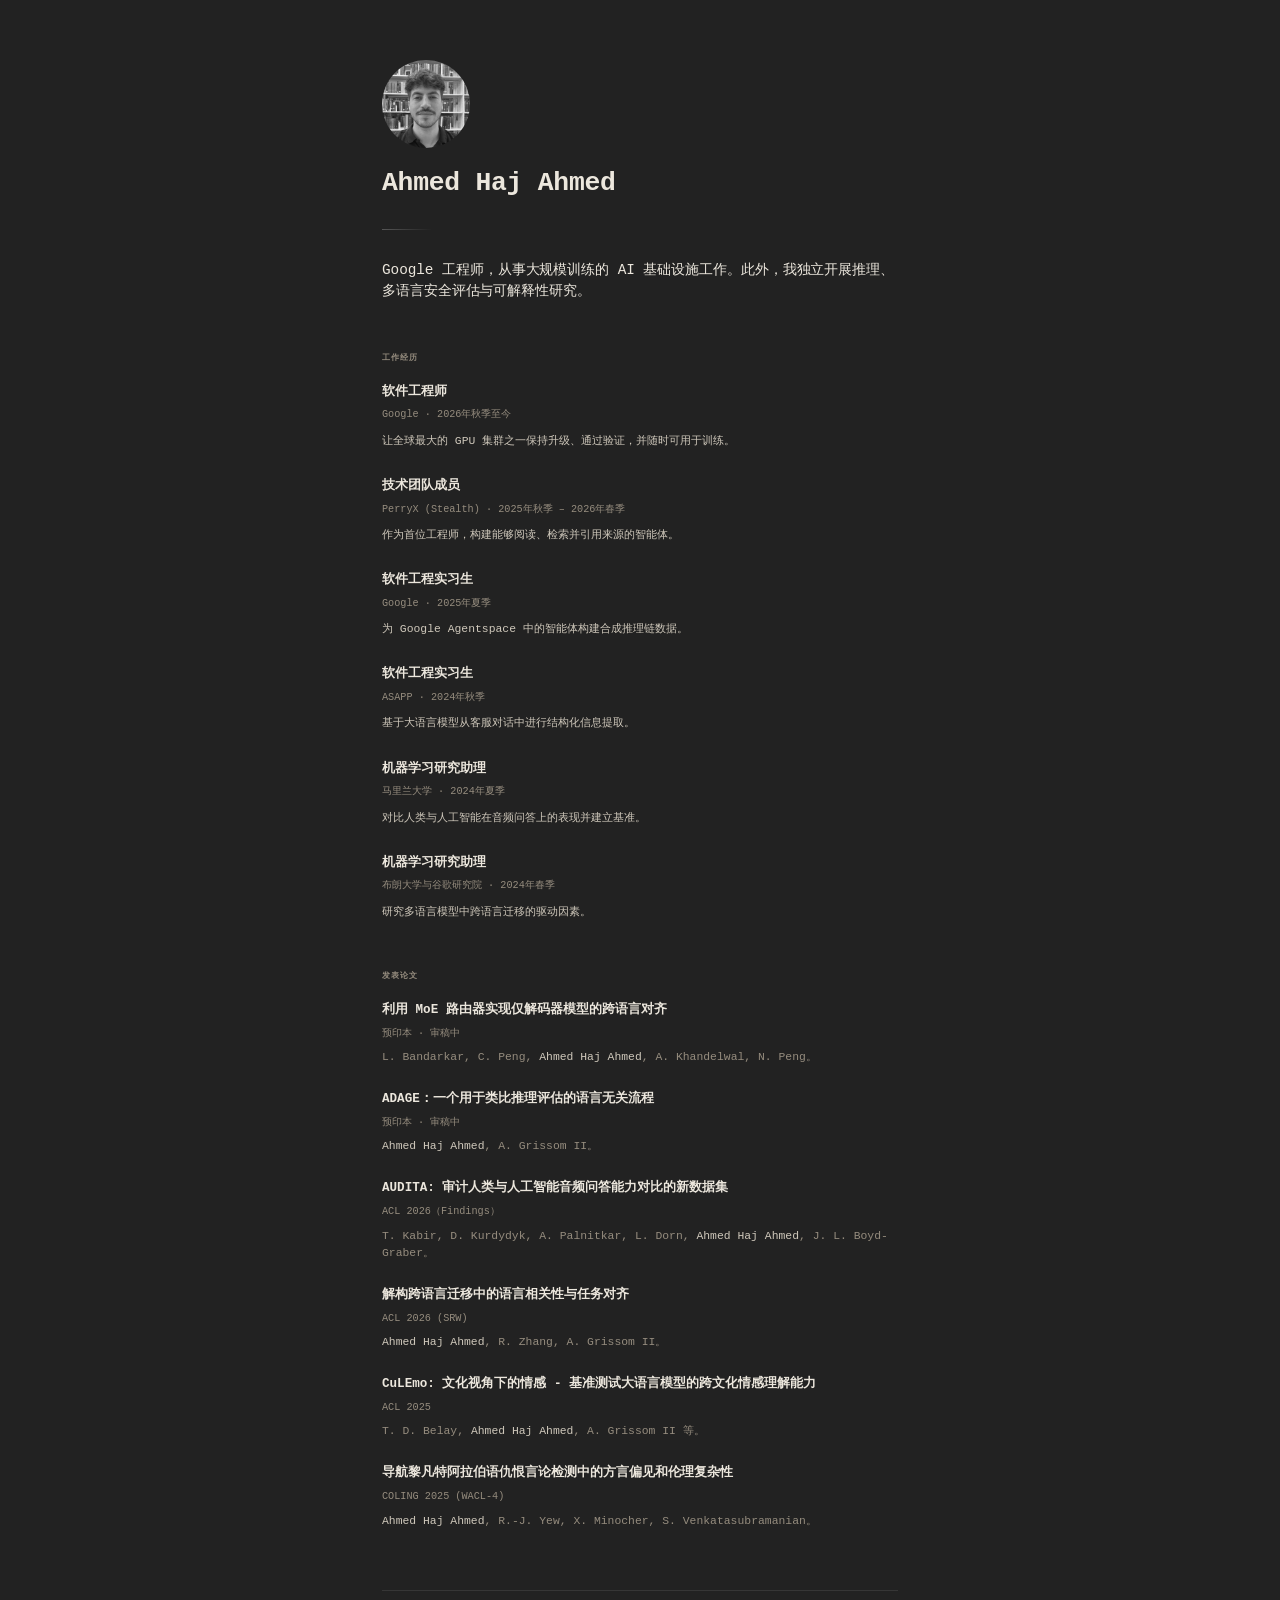
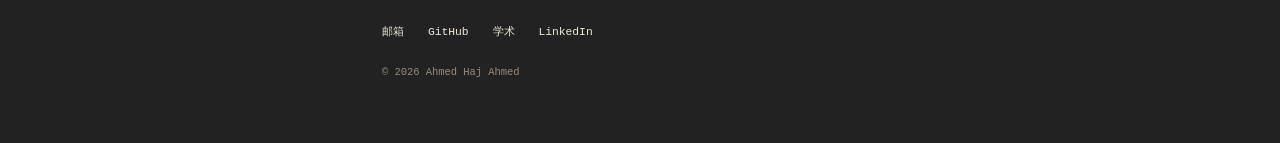
==== commit 8acf5e2f: "Remove research interests" ====
--- a/zh/index.html
+++ b/zh/index.html
@@ -20,26 +20,6 @@
                 <p class="large-text">
                     Google 工程师，从事大规模训练的 AI 基础设施工作。此外，我独立开展推理、多语言安全评估与可解释性研究。
                 </p>
-            </section>
-
-            <section class="section">
-                <h2>研究兴趣</h2>
-                <div class="research-areas">
-                    <div class="research-item">
-                        <h3>推理</h3>
-                        <p>教模型推理，并检验它们是否真的在推理。</p>
-                    </div>
-
-                    <div class="research-item">
-                        <h3>多语言安全</h3>
-                        <p>模型在不同语言之间会在哪里失效。</p>
-                    </div>
-
-                    <div class="research-item">
-                        <h3>可解释性</h3>
-                        <p>路由错误如何在 MoE 模型内部扩散。</p>
-                    </div>
-                </div>
             </section>
 
             <section class="section">
--- a/styles.css
+++ b/styles.css
@@ -133,25 +133,6 @@
     margin-bottom: 14px;
 }
 
-/* Research Areas */
-.research-areas {
-    display: grid;
-    gap: 24px;
-}
-
-.research-item {
-    padding: 0;
-}
-
-.research-item h3 {
-    margin-bottom: 6px;
-}
-
-.research-item p {
-    color: var(--color-meta);
-    line-height: 1.55;
-}
-
 /* Experience Items */
 .experience-item {
     margin-bottom: 28px;
@@ -274,10 +255,6 @@
 
     .section {
         margin-bottom: 50px;
-    }
-
-    .research-areas {
-        gap: 20px;
     }
 
     .experience-item {
